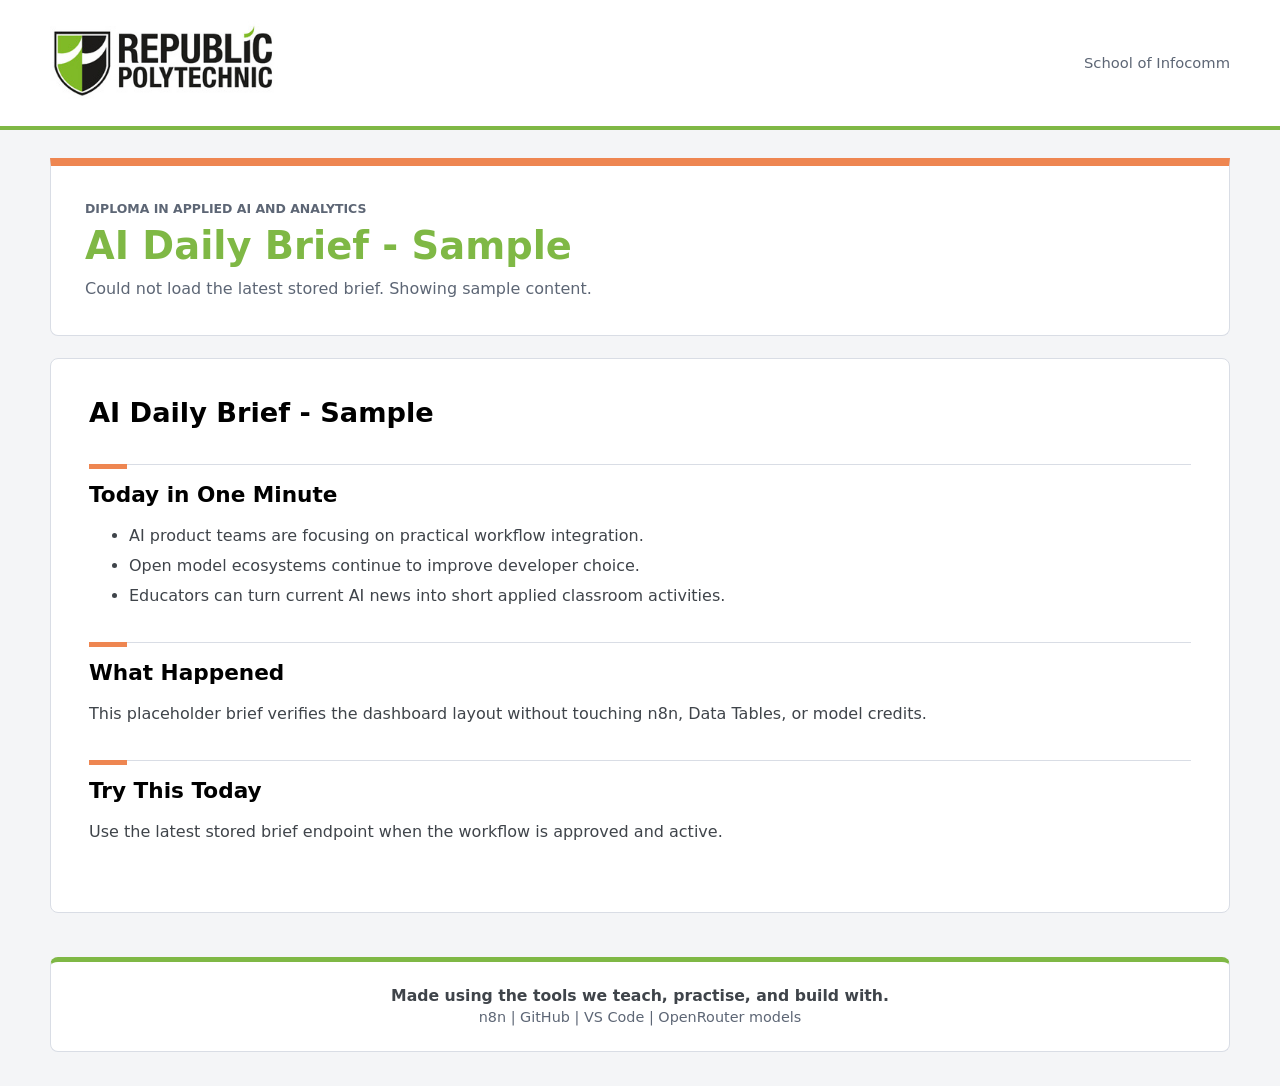
==== dashboard/index.html @ 35ec4fe6 "Initial AI daily brief dashboard" ====
<!doctype html>
<html lang="en">
<head>
  <meta charset="utf-8">
  <meta name="viewport" content="width=device-width, initial-scale=1">
  <title>AI Daily Brief</title>
  <link rel="stylesheet" href="styles.css">
</head>
<body>
  <header class="site-header">
    <div class="site-header-inner">
      <a class="brand" href="https://www.rp.edu.sg/" aria-label="Republic Polytechnic">
        <img src="assets/republic-polytechnic-logo.jpg" alt="Republic Polytechnic">
      </a>
      <p>School of Infocomm</p>
    </div>
  </header>

  <main class="dashboard">
    <section class="hero" aria-label="Brief heading">
      <div class="hero-copy">
        <p class="eyebrow">Diploma in Applied AI and Analytics</p>
        <h1 id="brief-title">Loading brief</h1>
        <p id="brief-meta" class="meta">Preparing dashboard</p>
      </div>
    </section>

    <section class="brief-shell" aria-label="Generated brief">
      <article id="brief-content" class="brief-content">
        <p>Loading the latest available brief.</p>
      </article>
    </section>
  </main>

  <footer class="site-footer">
    <p class="footer-line">Made using the tools we teach, practise, and build with.</p>
    <p class="footer-tools">n8n | GitHub | VS Code | OpenRouter models</p>
  </footer>

  <script src="config.js"></script>
  <script src="app.js"></script>
</body>
</html>
---- dashboard/styles.css ----
:root {
  color-scheme: light;
  --page: #f4f5f7;
  --surface: #ffffff;
  --surface-muted: #f2f3f5;
  --text: #3f444a;
  --muted: #5d6675;
  --line: #d9dde5;
  --rp-green: rgb(127, 184, 69);
  --rp-green-dark: #4f7f28;
  --school-orange: rgb(238, 134, 81);
  --school-orange-dark: #c86430;
  --black: #000000;
}

* {
  box-sizing: border-box;
}

body {
  margin: 0;
  background: var(--page);
  color: var(--text);
  font-family: Inter, ui-sans-serif, system-ui, -apple-system, BlinkMacSystemFont, "Segoe UI", sans-serif;
  line-height: 1.5;
}

.site-header {
  background: var(--surface);
  border-bottom: 4px solid var(--rp-green);
}

.site-header-inner {
  display: flex;
  align-items: center;
  justify-content: space-between;
  gap: 18px;
  width: min(1180px, calc(100% - 32px));
  margin: 0 auto;
  padding: 14px 0;
}

.brand {
  display: inline-block;
  text-decoration: none;
}

.brand img {
  display: block;
  width: min(246px, 64vw);
  height: auto;
}

.site-header p {
  margin: 0;
  color: var(--muted);
  font-size: 0.92rem;
}

.dashboard {
  width: min(1180px, calc(100% - 32px));
  margin: 0 auto;
  padding: 28px 0 44px;
}

.hero {
  padding: 34px;
  color: var(--text);
  background: var(--surface);
  border-radius: 0 0 8px 8px;
  border-top: 8px solid var(--school-orange);
  border-right: 1px solid var(--line);
  border-bottom: 1px solid var(--line);
  border-left: 1px solid var(--line);
}

.hero-copy {
  max-width: 760px;
}

.eyebrow {
  margin: 0 0 6px;
  color: var(--muted);
  font-size: 0.78rem;
  font-weight: 700;
  letter-spacing: 0;
  text-transform: uppercase;
}

h1 {
  margin: 0;
  color: var(--rp-green);
  font-size: clamp(1.8rem, 3vw, 2.85rem);
  line-height: 1.12;
  letter-spacing: 0;
}

.meta {
  margin: 10px 0 0;
  color: var(--muted);
}

.brief-shell {
  margin-top: 22px;
  background: var(--surface);
  border: 1px solid var(--line);
  border-radius: 8px;
  overflow: hidden;
}

.brief-content {
  width: 100%;
  margin: 0 auto;
  padding: 38px 38px 52px;
}

.brief-content h1,
.brief-content h2,
.brief-content h3 {
  color: var(--black);
  letter-spacing: 0;
  line-height: 1.2;
}

.brief-content strong,
.brief-content b {
  color: var(--black);
}

.brief-content h1 {
  margin: 0 0 24px;
  font-size: 1.7rem;
}

.brief-content hr {
  display: none;
}

.brief-content h2 {
  position: relative;
  margin: 34px 0 16px;
  padding-top: 18px;
  font-size: 1.35rem;
  color: var(--black);
}

.brief-content h2::before {
  content: "";
  position: absolute;
  top: 0;
  left: 0;
  right: 0;
  height: 1px;
  background: var(--line);
}

.brief-content h2::after {
  content: "";
  position: absolute;
  top: 0;
  left: 0;
  width: 38px;
  height: 5px;
  background: var(--school-orange);
}

.links-section {
  margin-left: -38px;
  margin-right: -38px;
  padding: 0 38px;
}

.links-section table {
  width: min(100%, 980px);
  margin: 0 auto 16px;
  border-collapse: collapse;
  font-size: 0.92rem;
}

.links-section th,
.links-section td {
  padding: 9px 10px;
  text-align: center;
  vertical-align: top;
}

.links-section th {
  font-weight: 700;
}

.links-section td:first-child,
.links-section th:first-child {
  text-align: center;
}

.links-section a {
  overflow-wrap: anywhere;
}

.brief-content h3 {
  margin: 24px 0 8px;
  font-size: 1.08rem;
}

.brief-content p,
.brief-content ul,
.brief-content ol {
  margin: 0 0 16px;
}

.brief-content li + li {
  margin-top: 6px;
}

.brief-content a {
  color: var(--rp-green-dark);
  text-underline-offset: 3px;
}

.brief-content code {
  padding: 2px 5px;
  background: var(--surface-muted);
  border-radius: 4px;
}

.brief-content pre {
  overflow-x: auto;
  padding: 14px;
  background: #101820;
  color: #f6f7f9;
  border-radius: 8px;
}

.site-footer {
  width: min(1180px, calc(100% - 32px));
  margin: 0 auto 34px;
  padding: 22px;
  color: var(--muted);
  background: var(--surface);
  border: 1px solid var(--line);
  border-top: 5px solid var(--rp-green);
  border-radius: 8px;
  text-align: center;
}

.site-footer p {
  margin: 0;
}

.footer-line {
  color: var(--text);
  font-size: 0.98rem;
  font-weight: 700;
}

.footer-tools {
  margin-top: 6px;
  color: var(--muted);
  font-size: 0.9rem;
}

@media (max-width: 760px) {
  .site-header-inner {
    width: min(100% - 24px, 1180px);
    align-items: flex-start;
    flex-direction: column;
    gap: 8px;
  }

  .dashboard {
    width: min(100% - 20px, 1180px);
    padding: 16px 0;
  }

  .hero,
  .site-header-inner {
    flex-direction: column;
  }

  .hero {
    padding: 24px 18px;
    gap: 20px;
  }

  .brief-content {
    padding: 26px 18px 36px;
  }

  .links-section {
    margin-left: -18px;
    margin-right: -18px;
    padding: 0 18px;
  }

  .brief-content h2 {
    font-size: 1.2rem;
  }
}
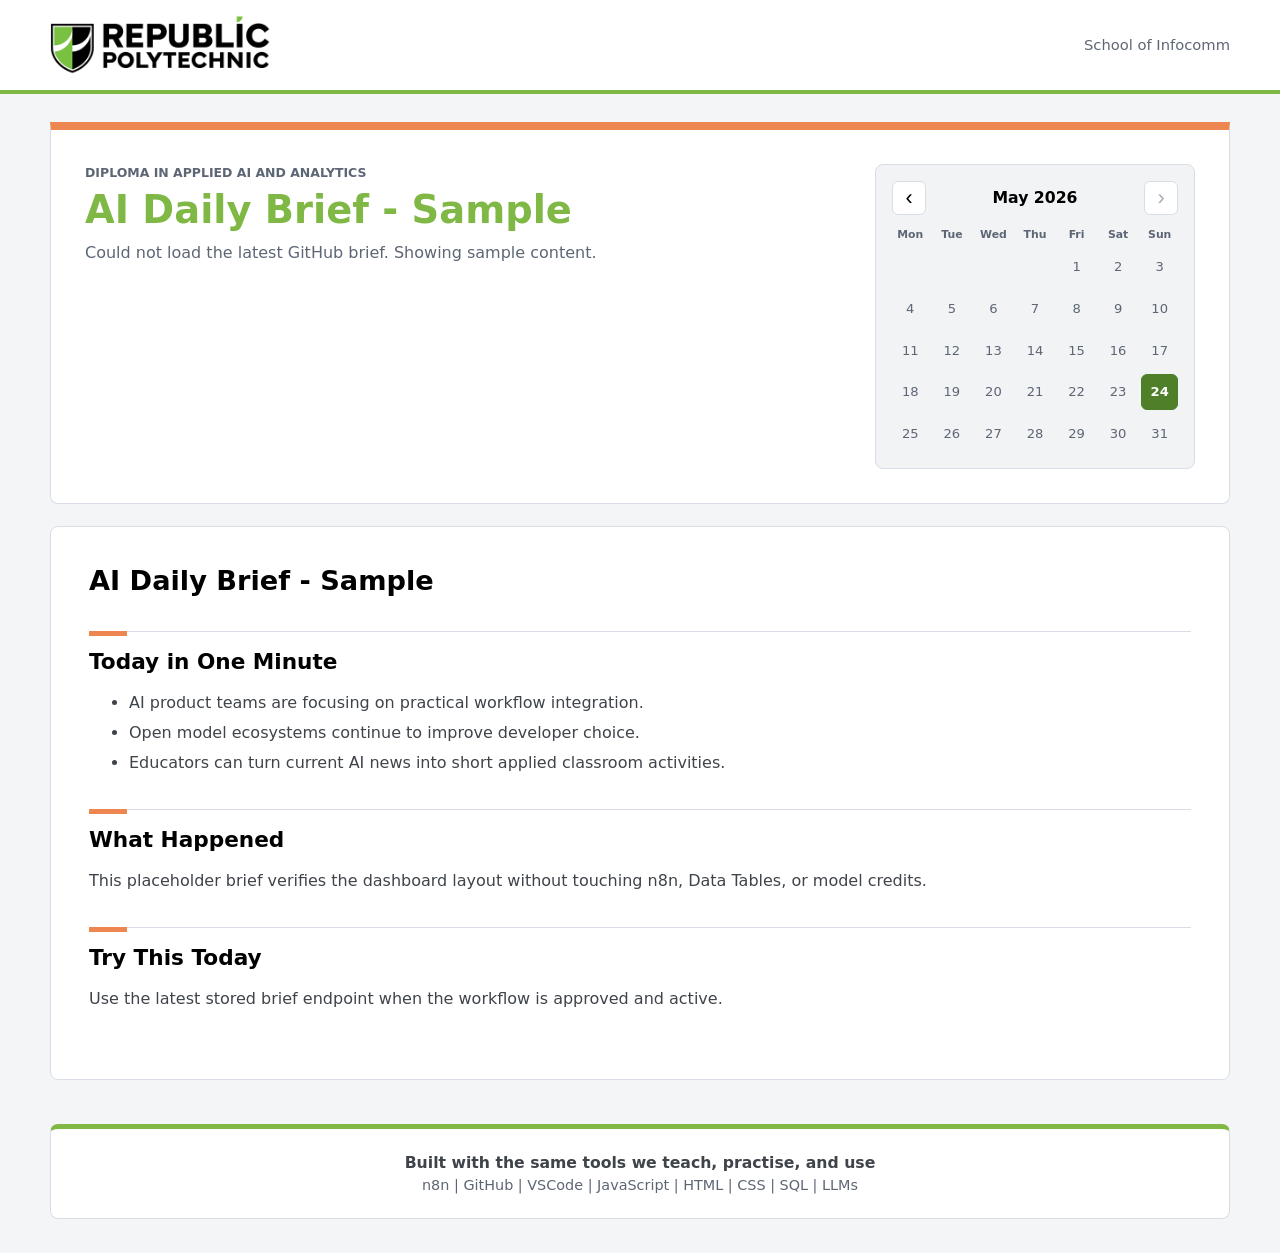
==== commit 2afeffb5: "Publish AI Daily Brief website" ====
--- a/dashboard/index.html
+++ b/dashboard/index.html
@@ -4,13 +4,13 @@
   <meta charset="utf-8">
   <meta name="viewport" content="width=device-width, initial-scale=1">
   <title>AI Daily Brief</title>
-  <link rel="stylesheet" href="styles.css">
+  <link rel="stylesheet" href="styles.css?v=github-brief-3">
 </head>
 <body>
   <header class="site-header">
     <div class="site-header-inner">
       <a class="brand" href="https://www.rp.edu.sg/" aria-label="Republic Polytechnic">
-        <img src="assets/republic-polytechnic-logo.jpg" alt="Republic Polytechnic">
+        <img src="assets/republic-polytechnic-logo.png" alt="Republic Polytechnic">
       </a>
       <p>School of Infocomm</p>
     </div>
@@ -18,12 +18,36 @@
 
   <main class="dashboard">
     <section class="hero" aria-label="Brief heading">
-      <div class="hero-copy">
-        <p class="eyebrow">Diploma in Applied AI and Analytics</p>
-        <h1 id="brief-title">Loading brief</h1>
-        <p id="brief-meta" class="meta">Preparing dashboard</p>
+      <div class="hero-layout">
+        <div class="hero-copy">
+          <p class="eyebrow">Diploma in Applied AI and Analytics</p>
+          <h1 id="brief-title">Loading brief</h1>
+          <p id="brief-meta" class="meta">Preparing dashboard</p>
+        </div>
+
+        <aside class="brief-calendar" aria-label="Brief archive calendar">
+          <div class="calendar-header">
+            <button id="calendar-prev" class="calendar-nav" type="button" aria-label="Previous month">&#8249;</button>
+            <p id="calendar-month" class="calendar-month">Archive</p>
+            <button id="calendar-next" class="calendar-nav" type="button" aria-label="Next month">&#8250;</button>
+          </div>
+          <div class="calendar-weekdays" aria-hidden="true">
+            <span>Mon</span>
+            <span>Tue</span>
+            <span>Wed</span>
+            <span>Thu</span>
+            <span>Fri</span>
+            <span>Sat</span>
+            <span>Sun</span>
+          </div>
+          <div id="calendar-grid" class="calendar-grid"></div>
+        </aside>
       </div>
     </section>
+
+    <figure id="top-story-media" class="top-story-media is-hidden">
+      <img id="top-story-image" alt="">
+    </figure>
 
     <section class="brief-shell" aria-label="Generated brief">
       <article id="brief-content" class="brief-content">
@@ -33,11 +57,11 @@
   </main>
 
   <footer class="site-footer">
-    <p class="footer-line">Made using the tools we teach, practise, and build with.</p>
-    <p class="footer-tools">n8n | GitHub | VS Code | OpenRouter models</p>
+    <p class="footer-line">Built with the same tools we teach, practise, and use</p>
+    <p class="footer-tools">n8n | GitHub | VSCode | JavaScript | HTML | CSS | SQL | LLMs</p>
   </footer>
 
-  <script src="config.js"></script>
-  <script src="app.js"></script>
+  <script src="config.js?v=github-brief-3"></script>
+  <script src="app.js?v=github-brief-3"></script>
 </body>
 </html>
--- a/dashboard/styles.css
+++ b/dashboard/styles.css
@@ -47,8 +47,9 @@
 
 .brand img {
   display: block;
-  width: min(246px, 64vw);
+  width: min(220px, 58vw);
   height: auto;
+  image-rendering: auto;
 }
 
 .site-header p {
@@ -78,6 +79,13 @@
   max-width: 760px;
 }
 
+.hero-layout {
+  display: grid;
+  grid-template-columns: minmax(0, 1fr) 320px;
+  align-items: start;
+  gap: 34px;
+}
+
 .eyebrow {
   margin: 0 0 6px;
   color: var(--muted);
@@ -100,6 +108,124 @@
   color: var(--muted);
 }
 
+.brief-calendar {
+  width: 100%;
+  padding: 16px;
+  background: var(--surface-muted);
+  border: 1px solid var(--line);
+  border-radius: 8px;
+}
+
+.calendar-header {
+  display: grid;
+  grid-template-columns: 34px minmax(0, 1fr) 34px;
+  align-items: center;
+  gap: 8px;
+  margin-bottom: 12px;
+}
+
+.calendar-month {
+  margin: 0;
+  color: var(--black);
+  font-size: 0.98rem;
+  font-weight: 700;
+  text-align: center;
+}
+
+.calendar-nav {
+  display: inline-grid;
+  place-items: center;
+  width: 34px;
+  height: 34px;
+  padding: 0;
+  color: var(--black);
+  background: var(--surface);
+  border: 1px solid var(--line);
+  border-radius: 6px;
+  cursor: pointer;
+  font-size: 1.35rem;
+  line-height: 1;
+}
+
+.calendar-nav:disabled {
+  color: #a5acb8;
+  cursor: not-allowed;
+}
+
+.calendar-weekdays,
+.calendar-grid {
+  display: grid;
+  grid-template-columns: repeat(7, minmax(0, 1fr));
+  gap: 5px;
+}
+
+.calendar-weekdays {
+  margin-bottom: 6px;
+  color: var(--muted);
+  font-size: 0.68rem;
+  font-weight: 700;
+  text-align: center;
+}
+
+.calendar-day,
+.calendar-empty {
+  min-width: 0;
+  aspect-ratio: 1;
+}
+
+.calendar-day {
+  display: inline-grid;
+  place-items: center;
+  padding: 0;
+  color: var(--muted);
+  background: transparent;
+  border: 1px solid transparent;
+  border-radius: 6px;
+  font: inherit;
+  font-size: 0.82rem;
+}
+
+.calendar-day.has-brief {
+  color: var(--black);
+  background: var(--surface);
+  border-color: var(--line);
+  cursor: pointer;
+  font-weight: 700;
+}
+
+.calendar-day.has-brief:hover,
+.calendar-day.has-brief:focus-visible {
+  border-color: var(--rp-green);
+  outline: none;
+}
+
+.calendar-day.is-selected {
+  color: #ffffff;
+  background: var(--rp-green-dark);
+  border-color: var(--rp-green-dark);
+}
+
+.top-story-media {
+  flex: 0 0 250px;
+  width: 250px;
+  margin: 0;
+}
+
+.top-story-media.is-hidden {
+  display: none;
+}
+
+.top-story-media img {
+  display: block;
+  width: 100%;
+  height: 250px;
+  aspect-ratio: 1;
+  object-fit: cover;
+  background: var(--surface-muted);
+  border: 1px solid var(--line);
+  border-radius: 8px;
+}
+
 .brief-shell {
   margin-top: 22px;
   background: var(--surface);
@@ -112,6 +238,21 @@
   width: 100%;
   margin: 0 auto;
   padding: 38px 38px 52px;
+}
+
+.one-minute-layout {
+  margin-bottom: 30px;
+}
+
+.one-minute-body {
+  display: flex;
+  align-items: flex-start;
+  gap: 26px;
+}
+
+.one-minute-copy {
+  min-width: 0;
+  flex: 1;
 }
 
 .brief-content h1,
@@ -282,8 +423,26 @@
     gap: 20px;
   }
 
+  .hero-layout {
+    grid-template-columns: 1fr;
+    gap: 22px;
+  }
+
+  .brief-calendar {
+    max-width: 360px;
+  }
+
   .brief-content {
     padding: 26px 18px 36px;
+  }
+
+  .one-minute-body {
+    flex-direction: column;
+    gap: 18px;
+  }
+
+  .top-story-media {
+    width: min(250px, 100%);
   }
 
   .links-section {
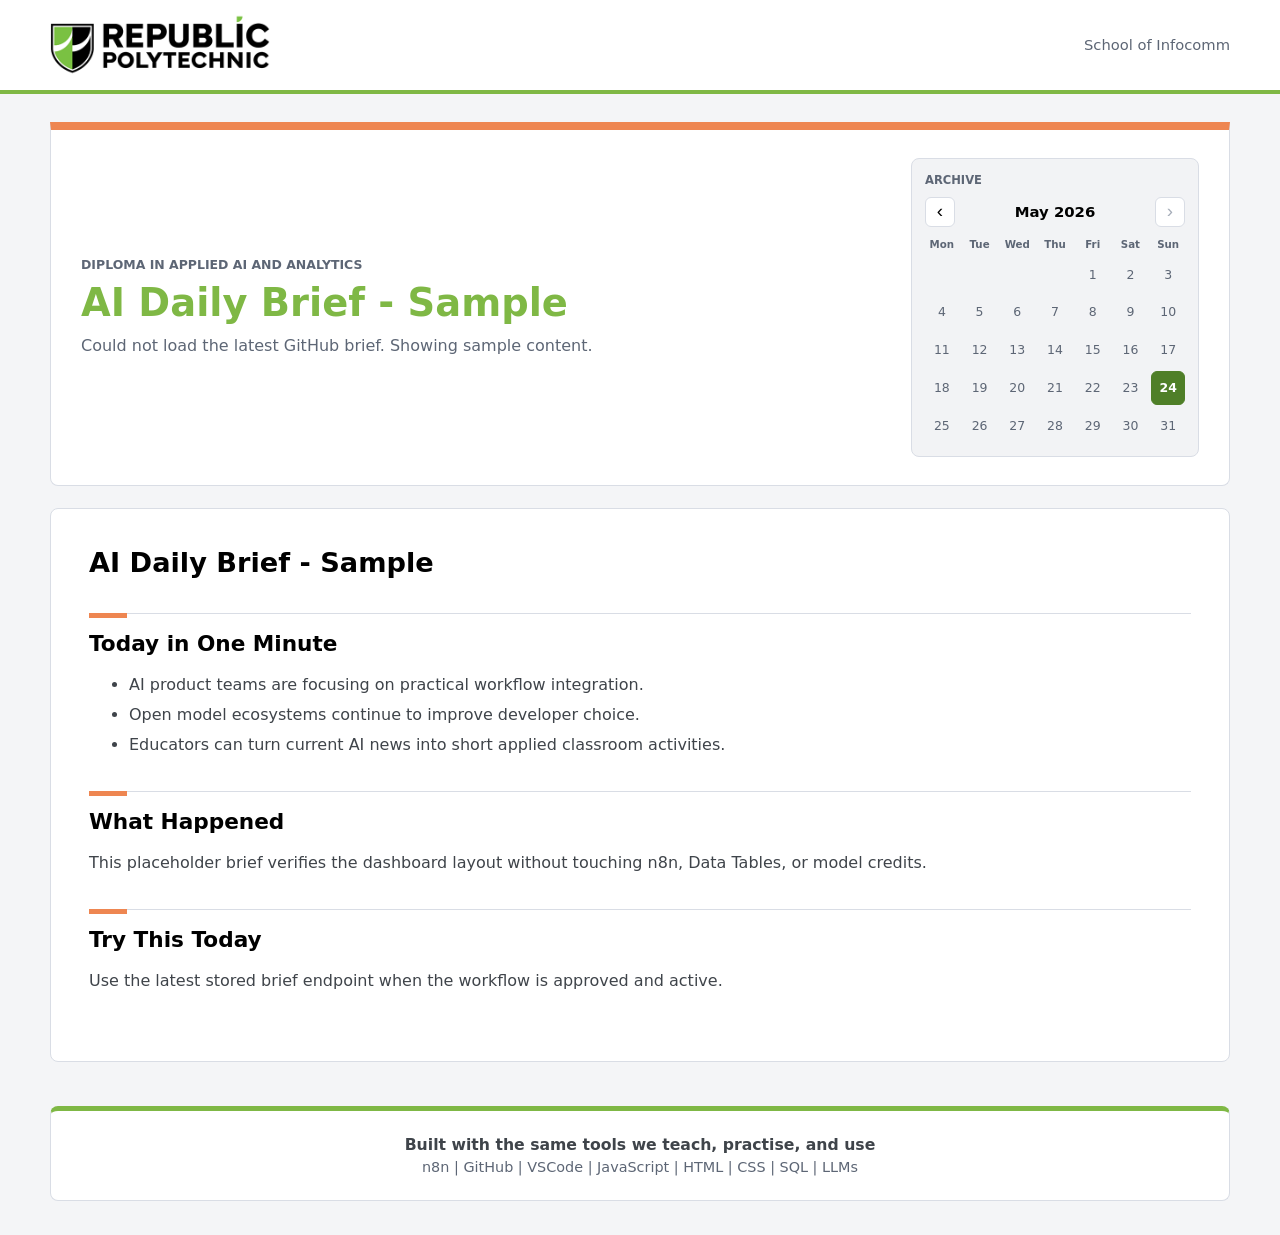
==== commit f70dbc1a: "Balance brief header calendar" ====
--- a/dashboard/index.html
+++ b/dashboard/index.html
@@ -26,6 +26,7 @@
         </div>
 
         <aside class="brief-calendar" aria-label="Brief archive calendar">
+          <p class="calendar-label">Archive</p>
           <div class="calendar-header">
             <button id="calendar-prev" class="calendar-nav" type="button" aria-label="Previous month">&#8249;</button>
             <p id="calendar-month" class="calendar-month">Archive</p>
--- a/dashboard/styles.css
+++ b/dashboard/styles.css
@@ -65,7 +65,7 @@
 }
 
 .hero {
-  padding: 34px;
+  padding: 28px 30px;
   color: var(--text);
   background: var(--surface);
   border-radius: 0 0 8px 8px;
@@ -81,9 +81,9 @@
 
 .hero-layout {
   display: grid;
-  grid-template-columns: minmax(0, 1fr) 320px;
-  align-items: start;
-  gap: 34px;
+  grid-template-columns: minmax(0, 1fr) 288px;
+  align-items: center;
+  gap: 30px;
 }
 
 .eyebrow {
@@ -110,24 +110,34 @@
 
 .brief-calendar {
   width: 100%;
-  padding: 16px;
+  justify-self: end;
+  padding: 13px;
   background: var(--surface-muted);
   border: 1px solid var(--line);
   border-radius: 8px;
 }
 
+.calendar-label {
+  margin: 0 0 8px;
+  color: var(--muted);
+  font-size: 0.72rem;
+  font-weight: 700;
+  letter-spacing: 0;
+  text-transform: uppercase;
+}
+
 .calendar-header {
   display: grid;
-  grid-template-columns: 34px minmax(0, 1fr) 34px;
+  grid-template-columns: 30px minmax(0, 1fr) 30px;
   align-items: center;
   gap: 8px;
-  margin-bottom: 12px;
+  margin-bottom: 10px;
 }
 
 .calendar-month {
   margin: 0;
   color: var(--black);
-  font-size: 0.98rem;
+  font-size: 0.93rem;
   font-weight: 700;
   text-align: center;
 }
@@ -135,15 +145,15 @@
 .calendar-nav {
   display: inline-grid;
   place-items: center;
-  width: 34px;
-  height: 34px;
+  width: 30px;
+  height: 30px;
   padding: 0;
   color: var(--black);
   background: var(--surface);
   border: 1px solid var(--line);
   border-radius: 6px;
   cursor: pointer;
-  font-size: 1.35rem;
+  font-size: 1.18rem;
   line-height: 1;
 }
 
@@ -156,13 +166,13 @@
 .calendar-grid {
   display: grid;
   grid-template-columns: repeat(7, minmax(0, 1fr));
-  gap: 5px;
+  gap: 4px;
 }
 
 .calendar-weekdays {
   margin-bottom: 6px;
   color: var(--muted);
-  font-size: 0.68rem;
+  font-size: 0.64rem;
   font-weight: 700;
   text-align: center;
 }
@@ -182,7 +192,7 @@
   border: 1px solid transparent;
   border-radius: 6px;
   font: inherit;
-  font-size: 0.82rem;
+  font-size: 0.78rem;
 }
 
 .calendar-day.has-brief {
@@ -430,6 +440,7 @@
 
   .brief-calendar {
     max-width: 360px;
+    justify-self: start;
   }
 
   .brief-content {
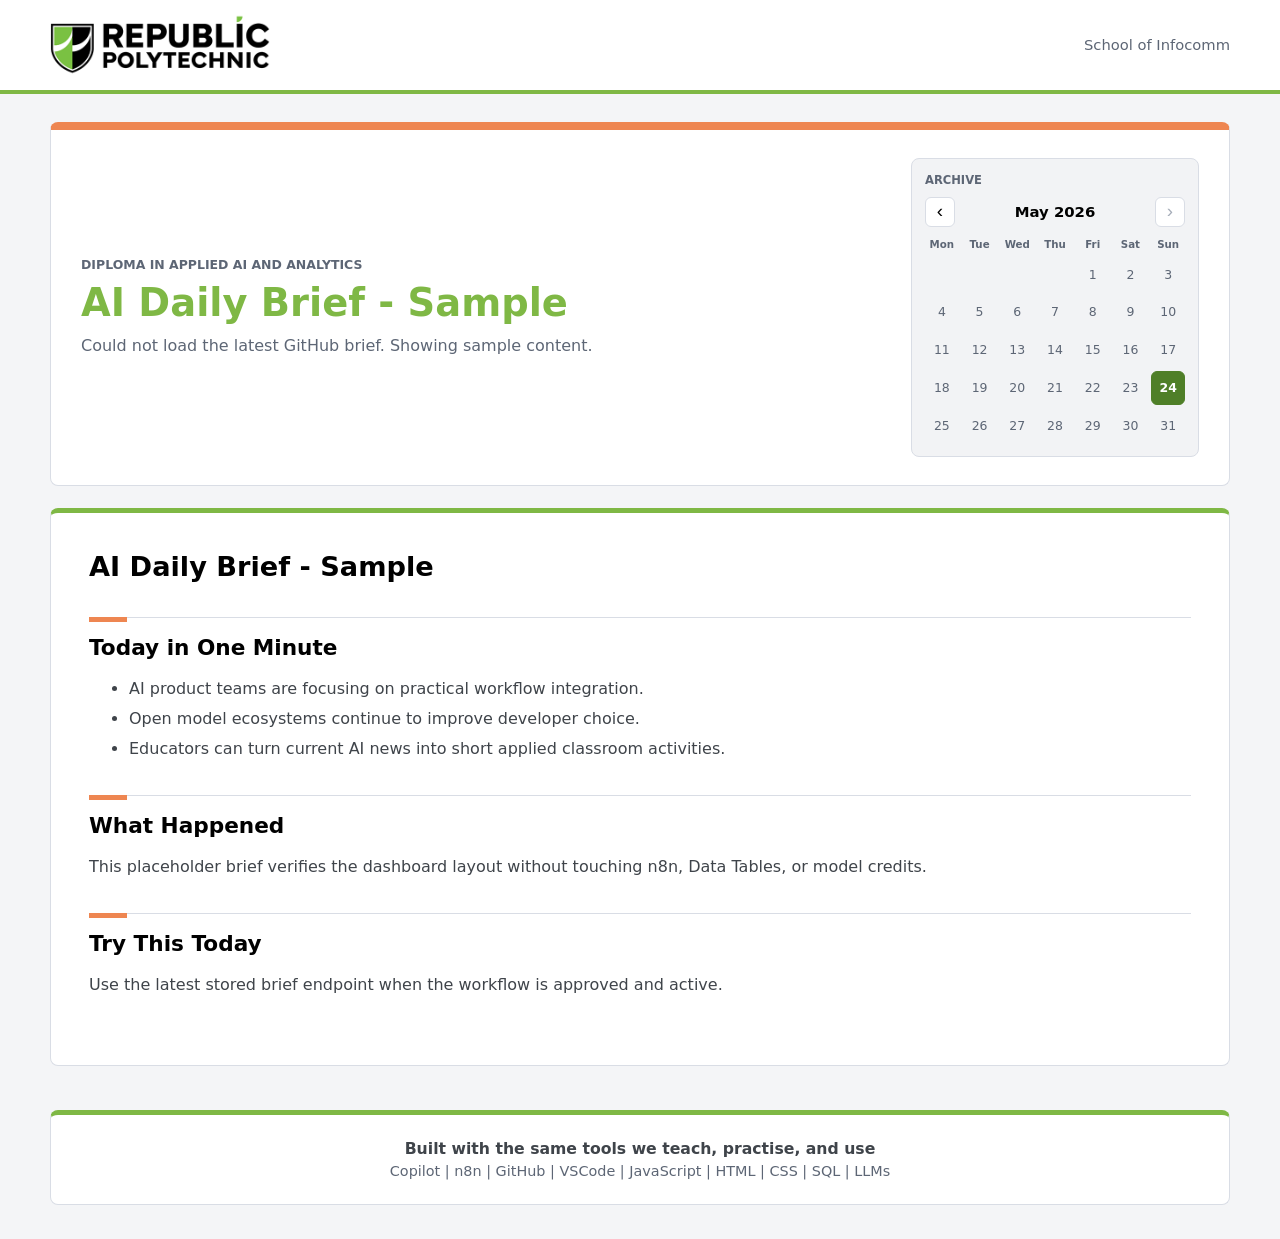
==== commit 85a847ea: "Polish website card styling" ====
--- a/dashboard/index.html
+++ b/dashboard/index.html
@@ -59,7 +59,7 @@
 
   <footer class="site-footer">
     <p class="footer-line">Built with the same tools we teach, practise, and use</p>
-    <p class="footer-tools">n8n | GitHub | VSCode | JavaScript | HTML | CSS | SQL | LLMs</p>
+    <p class="footer-tools">Copilot | n8n | GitHub | VSCode | JavaScript | HTML | CSS | SQL | LLMs</p>
   </footer>
 
   <script src="config.js?v=github-brief-3"></script>
--- a/dashboard/styles.css
+++ b/dashboard/styles.css
@@ -68,7 +68,7 @@
   padding: 28px 30px;
   color: var(--text);
   background: var(--surface);
-  border-radius: 0 0 8px 8px;
+  border-radius: 8px;
   border-top: 8px solid var(--school-orange);
   border-right: 1px solid var(--line);
   border-bottom: 1px solid var(--line);
@@ -240,6 +240,7 @@
   margin-top: 22px;
   background: var(--surface);
   border: 1px solid var(--line);
+  border-top: 5px solid var(--rp-green);
   border-radius: 8px;
   overflow: hidden;
 }
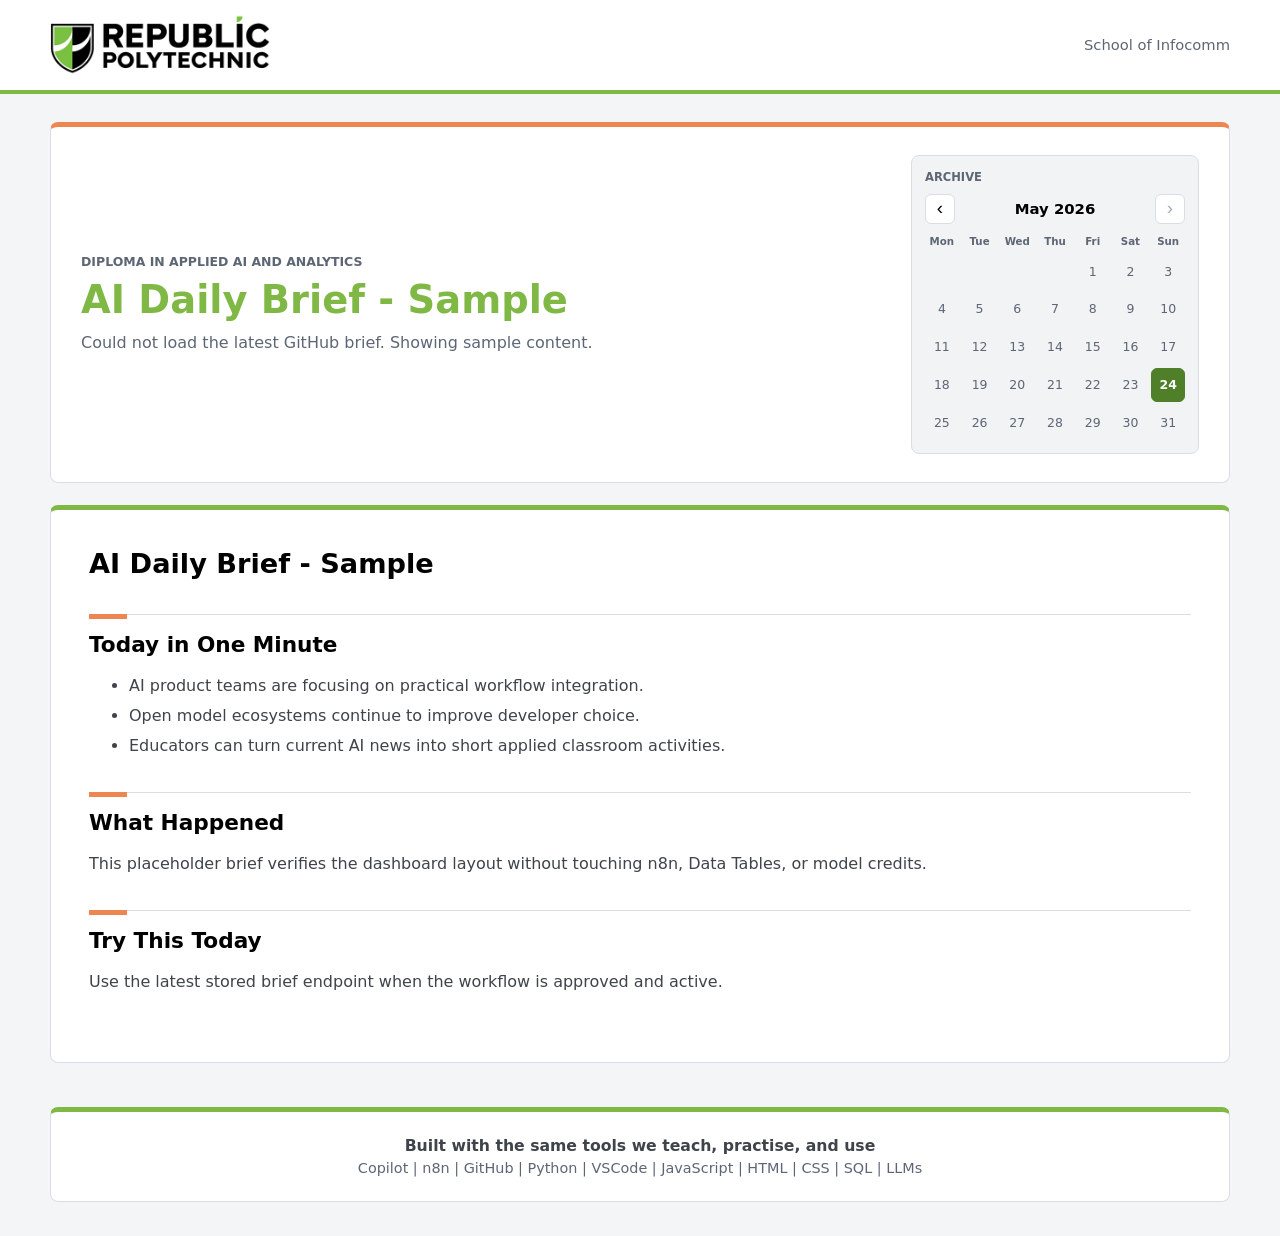
==== commit df1abd89: "Fix website links and footer tools" ====
--- a/dashboard/index.html
+++ b/dashboard/index.html
@@ -59,7 +59,7 @@
 
   <footer class="site-footer">
     <p class="footer-line">Built with the same tools we teach, practise, and use</p>
-    <p class="footer-tools">Copilot | n8n | GitHub | VSCode | JavaScript | HTML | CSS | SQL | LLMs</p>
+    <p class="footer-tools">Copilot | n8n | GitHub | Python | VSCode | JavaScript | HTML | CSS | SQL | LLMs</p>
   </footer>
 
   <script src="config.js?v=github-brief-3"></script>
--- a/dashboard/styles.css
+++ b/dashboard/styles.css
@@ -69,7 +69,7 @@
   color: var(--text);
   background: var(--surface);
   border-radius: 8px;
-  border-top: 8px solid var(--school-orange);
+  border-top: 5px solid var(--school-orange);
   border-right: 1px solid var(--line);
   border-bottom: 1px solid var(--line);
   border-left: 1px solid var(--line);
